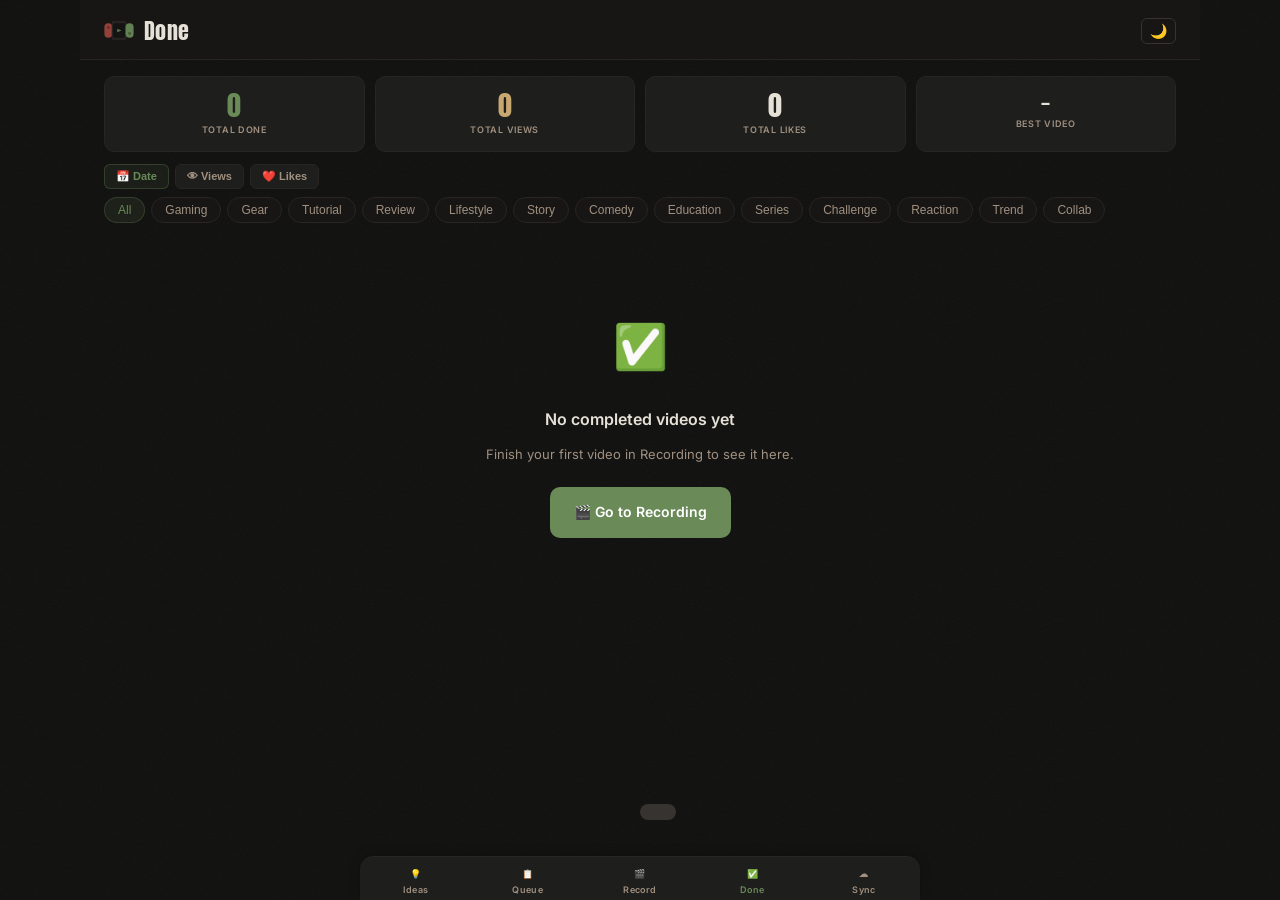
==== done.html @ b2bef40f "Fix PC layout: center content, constrain nav, desktop two-column layout - done.html: fix bottom nav " ====
<!DOCTYPE html>
<html lang="en">
<head>
  <meta charset="UTF-8">
  <meta name="viewport" content="width=device-width, initial-scale=1.0">
  <title>SwitchVault — Done</title>
  <link rel="preconnect" href="https://fonts.googleapis.com">
  <link rel="preconnect" href="https://fonts.gstatic.com" crossorigin>
  <link href="https://fonts.googleapis.com/css2?family=Anton&family=Inter:wght@400;500;600&display=swap" rel="stylesheet">
  <link rel="preload" href="data.js" as="script">
  <link rel="manifest" href="manifest.json">
  <link rel="icon" type="image/svg+xml" href="data:image/svg+xml,%3Csvg xmlns='http://www.w3.org/2000/svg' viewBox='0 0 192 192'%3E%3Crect width='192' height='192' rx='32' fill='%23111110'/%3E%3Crect x='10' y='46' width='42' height='100' rx='21' fill='%23A0453F'/%3E%3Ccircle cx='31' cy='68' r='10' fill='rgba(0,0,0,.3)'/%3E%3Crect x='50' y='20' width='92' height='152' rx='10' fill='%23282523'/%3E%3Crect x='60' y='32' width='72' height='128' rx='6' fill='%23141412'/%3E%3Cpolygon points='80,84 112,96 80,108' fill='%236A8A58' opacity='.9'/%3E%3Crect x='140' y='46' width='42' height='100' rx='21' fill='%236A8A58'/%3E%3Ccircle cx='161' cy='124' r='10' fill='rgba(0,0,0,.3)'/%3E%3C/svg%3E">
  <meta name="theme-color" content="#111110">
  <meta name="apple-mobile-web-app-capable" content="yes">
  <meta name="apple-mobile-web-app-status-bar-style" content="black-translucent">
  <style>
    :root {
      --bg:#111110; --s1:#171614; --s2:#1e1e1c; --s3:#262422;
      --b0:#1c1b19; --b1:#282523; --b2:#363330; --b3:#484440;
      --acc:#A0453F; --acc2:#7C2F2F; --gold:#C8A870; --gold2:#E6E1D6;
      --teal:#6A8A58; --blue:#7A9878; --pur:#A0453F;
      --txt:#E6E1D6; --txt2:#A09080; --mut:#605850; --mut2:#3A3530;
      --hi:#D8C8B2; --r:6px;
    }
    *, *::before, *::after { box-sizing: border-box; margin: 0; padding: 0; }
    html { scroll-behavior: smooth; overflow-x: hidden; }
    body {
      background: var(--bg); color: var(--txt);
      font-family: 'Inter', sans-serif; font-size: 14px;
      line-height: 1.5; min-height: 100vh;
      overflow-x: hidden; max-width: 100%;
      padding-bottom: 80px;
    }
    body::before {
      content: ''; position: fixed; inset: 0; opacity: .035;
      pointer-events: none; z-index: 0;
      background: url("data:image/svg+xml,%3Csvg xmlns='http://www.w3.org/2000/svg'%3E%3Cfilter id='n'%3E%3CfeTurbulence type='fractalNoise' baseFrequency='.8' numOctaves='4' stitchTiles='stitch'/%3E%3C/filter%3E%3Crect width='100%25' height='100%25' filter='url(%23n)'/%3E%3C/svg%3E");
    }

    /* ── HEADER ── */
    .d-header {
      position: sticky; top: 0; z-index: 100;
      background: var(--s1); border-bottom: 1px solid var(--b1);
      padding: 14px clamp(12px,3vw,24px) 12px;
      display: flex; align-items: center; gap: 10px;
    }
    .app-logo { flex-shrink: 0; opacity: .92; display: flex; align-items: center; }
    .d-heading {
      font-family: 'Anton', sans-serif; font-size: 22px;
      font-weight: 400; color: var(--txt); letter-spacing: .02em; flex: 1;
    }
    .d-theme-toggle {
      background: none; border: 1px solid var(--b2); border-radius: 6px;
      color: var(--txt2); cursor: pointer; font-size: 14px; padding: 4px 8px;
      transition: all .15s; flex-shrink: 0;
    }
    .d-theme-toggle:hover { background: var(--s3); color: var(--txt); }

    /* ── HERO STATS ── */
    .hero-stats {
      display: grid; grid-template-columns: repeat(2, 1fr);
      gap: 10px; padding: 16px clamp(12px,3vw,24px) 0;
      position: relative; z-index: 1;
    }
    @media (min-width: 480px) { .hero-stats { grid-template-columns: repeat(4, 1fr); } }
    .hstat {
      background: var(--s2); border: 1px solid var(--b1);
      border-radius: 10px; padding: 14px 16px;
      text-align: center;
      transition: background .15s, border-color .15s, transform .12s;
    }
    .hstat:hover { transform: translateY(-1px); }
    .hstat-n {
      font-family: 'Anton', sans-serif; font-size: 28px; font-weight: 400;
      color: var(--txt); line-height: 1; margin-bottom: 4px;
      overflow: hidden; text-overflow: ellipsis; white-space: nowrap;
    }
    .hstat-n.green { color: var(--teal); }
    .hstat-n.gold  { color: var(--gold); }
    .hstat-n.red   { color: var(--acc); }
    .hstat-l { font-size: 9px; text-transform: uppercase; letter-spacing: .08em; color: var(--txt2); font-weight: 600; }

    /* ── SORT + FILTER BAR ── */
    .d-controls {
      padding: 12px clamp(12px,3vw,24px) 0;
      display: flex; flex-direction: column; gap: 8px;
      position: relative; z-index: 1;
    }
    .d-sort-bar {
      display: flex; gap: 6px; overflow-x: auto; scrollbar-width: none;
    }
    .d-sort-bar::-webkit-scrollbar { display: none; }
    .sort-btn {
      background: var(--s2); border: 1px solid var(--b1);
      border-radius: 6px; color: var(--txt2); cursor: pointer;
      font-size: 11px; font-weight: 600; padding: 5px 11px;
      white-space: nowrap; transition: all .15s; flex-shrink: 0;
    }
    .sort-btn:hover { background: var(--s3); color: var(--txt); }
    .sort-btn.on { background:rgba(106,138,88,.1); border-color:rgba(106,138,88,.3); color:var(--teal); }

    .d-cats-row {
      display: flex; gap: 6px; overflow-x: auto; scrollbar-width: none; padding-bottom: 2px;
    }
    .d-cats-row::-webkit-scrollbar { display: none; }
    .chip {
      background: var(--s1); border: 1px solid var(--b1);
      border-radius: 20px; color: var(--txt2); cursor: pointer;
      font-size: 12px; font-weight: 500; padding: 5px 13px;
      white-space: nowrap; transition: all .15s; flex-shrink: 0;
    }
    .chip:hover { background: var(--s3); border-color: var(--b2); }
    .chip.on { background:rgba(106,138,88,.12); border-color:rgba(106,138,88,.28); color:var(--teal); }

    /* ── BODY ── */
    .d-body {
      padding: 16px clamp(12px,3vw,24px) 24px;
      max-width: 720px;
      margin: 0 auto;
      position: relative; z-index: 1;
    }

    /* Cards */
    .d-card {
      background: var(--s2); border: 1px solid var(--b1);
      border-radius: 10px; margin-bottom: 12px;
      display: flex; overflow: hidden;
      transition: background .12s, border-color .15s, transform .12s;
    }
    .d-card:hover { background: var(--s3); box-shadow: 0 4px 16px rgba(0,0,0,.15); }
    .d-card-edge { width: 4px; flex-shrink: 0; background: var(--teal); }
    .d-card-main { flex: 1; padding: 14px 16px; min-width: 0; }
    .d-card-title {
      font-size: 14px; font-weight: 600; color: var(--txt);
      margin-bottom: 7px; line-height: 1.35;
    }
    .d-card-tags { display: flex; gap: 5px; flex-wrap: wrap; margin-bottom: 9px; }
    .d-card-date {
      font-size: 10px; color: var(--txt2); margin-bottom: 9px; font-weight: 500;
    }
    .d-card-meta { display: flex; gap: 6px; align-items: center; margin-bottom: 9px; flex-wrap: wrap; }
    .d-dur-badge {
      font-size: 9px; font-weight: 700; letter-spacing: .05em;
      text-transform: uppercase; border-radius: 4px; padding: 2px 6px; border: 1px solid;
    }
    .d-dur-badge.quick  { color:var(--teal); background:rgba(106,138,88,.1);  border-color:rgba(106,138,88,.25); }
    .d-dur-badge.medium { color:var(--gold); background:rgba(200,168,112,.1); border-color:rgba(200,168,112,.25); }
    .d-dur-badge.full   { color:var(--acc);  background:rgba(160,69,63,.08);  border-color:rgba(160,69,63,.2); }
    .d-sched-badge {
      font-size: 9px; font-weight: 700; letter-spacing: .04em;
      text-transform: uppercase; color: var(--txt2);
      background: var(--s1); border: 1px solid var(--b2);
      border-radius: 4px; padding: 2px 6px;
    }

    /* Stats entry */
    .vstats-grid { display:grid; grid-template-columns:1fr 1fr; gap:6px; margin-top:10px; }
    .vstats-field { display:flex; flex-direction:column; gap:3px; }
    .vstats-label { font-size:9px; font-weight:700; text-transform:uppercase; letter-spacing:.06em; color:var(--txt2); }
    .vstats-input {
      width:100%; background:var(--s1); border:1px solid var(--b1);
      border-radius:4px; color:var(--txt); font-family:'Inter',sans-serif;
      font-size:13px; padding:5px 8px; outline:none;
      transition:border-color .15s;
    }
    .vstats-input:focus { border-color:var(--teal); }
    .vstats-total-row {
      grid-column:1/-1; font-size:10px; color:var(--txt2);
      padding-top:4px; border-top:1px solid var(--b1); margin-top:2px;
    }

    .d-card-actions { display: flex; gap: 6px; flex-wrap: wrap; margin-top: 12px; }
    .d-btn {
      background: var(--s1); border: 1px solid var(--b2); border-radius: 6px;
      color: var(--txt2); cursor: pointer; font-size: 11px; font-weight: 600;
      padding: 6px 13px; white-space: nowrap; transition: all .15s; letter-spacing: .02em;
    }
    .d-btn:hover { background: var(--s3); color: var(--txt); }

    /* Tag pills */
    .tag { font-size: 8px; font-weight: 700; letter-spacing: .06em; text-transform: uppercase; padding: 2px 6px; border-radius: 3px; }
    .tgaming    { color:#80BC78; background:rgba(112,170,104,.09);  border:1px solid rgba(112,170,104,.18); }
    .tgear      { color:#D87068; background:rgba(200,96,88,.09);    border:1px solid rgba(200,96,88,.18); }
    .ttutorial  { color:#8AB888; background:rgba(106,150,96,.09);   border:1px solid rgba(106,150,96,.17); }
    .treview    { color:#D8B870; background:rgba(200,168,96,.08);   border:1px solid rgba(200,168,96,.16); }
    .tlifestyle { color:#C8A880; background:rgba(190,160,112,.08);  border:1px solid rgba(190,160,112,.16); }
    .tstory     { color:#C87868; background:rgba(184,112,96,.09);   border:1px solid rgba(184,112,96,.17); }
    .teducation { color:#B0C870; background:rgba(160,184,96,.08);   border:1px solid rgba(160,184,96,.15); }
    .tchallenge { color:#D87070; background:rgba(200,96,96,.09);    border:1px solid rgba(200,96,96,.17); }
    .treaction  { color:#96A890; background:rgba(138,152,136,.08);  border:1px solid rgba(138,152,136,.16); }
    .ttrend     { color:#C89868; background:rgba(190,144,96,.08);   border:1px solid rgba(190,144,96,.16); }
    .tcomedy    { color:#D8C8A0; background:rgba(200,184,144,.08);  border:1px solid rgba(200,184,144,.16); }
    .tcollab    { color:#C89080; background:rgba(184,136,120,.09);  border:1px solid rgba(184,136,120,.17); }
    .tseries    { color:#8AA888; background:rgba(120,160,128,.08);  border:1px solid rgba(120,160,128,.16); }

    /* Empty state */
    .d-empty {
      text-align: center; color: var(--txt2); font-size: 13px;
      padding: 64px 24px; line-height: 1.9; position: relative; z-index: 1;
    }
    .d-empty-ico { font-size: 44px; margin-bottom: 16px; }
    .d-empty-title { font-size: 16px; font-weight: 600; color: var(--txt); margin-bottom: 8px; }
    .d-empty-cta {
      display: inline-flex; align-items: center; gap: 6px;
      margin-top: 20px; background: var(--teal); border: none; border-radius: 10px;
      color: #fff; font-family: 'Inter', sans-serif; font-size: 14px; font-weight: 600;
      padding: 12px 24px; cursor: pointer; text-decoration: none;
      transition: opacity .15s;
    }
    .d-empty-cta:hover { opacity: .85; }

    /* ── BOTTOM NAV ── */
    .bottom-nav {
      display: flex; position: fixed; bottom: 0; left: 50%; right: auto; z-index: 150;
      background: var(--s2); border-top: 1px solid var(--b1);
      padding: 6px 0 env(safe-area-inset-bottom, 6px);
      justify-content: space-around; align-items: center;
      max-width: 560px; width: 100%;
      transform: translateX(-50%);
      border-radius: 14px 14px 0 0;
      box-shadow: 0 -2px 12px rgba(0,0,0,.2);
    }
    @media (max-width: 640px) {
      .bottom-nav {
        max-width: 100%;
        left: 0;
        right: 0;
        transform: none;
        border-radius: 0;
        box-shadow: none;
      }
    }
    .bnav-btn {
      background: none; border: none; color: var(--txt2); cursor: pointer;
      display: flex; flex-direction: column; align-items: center; gap: 2px;
      padding: 4px 8px; font-size: 18px; transition: color .15s; min-width: 48px;
      text-decoration: none;
    }
    .bnav-btn span { font-size: 9px; font-weight: 600; letter-spacing: .04em; display: block; }
    .bnav-btn.active { color: var(--teal); }

    /* ── TOAST ── */
    .toast {
      position: fixed; bottom: 80px; left: 50%; transform: translateX(-50%);
      background: var(--b2); color: var(--txt); border-radius: 20px;
      padding: 8px 18px; font-size: 13px; font-weight: 500;
      pointer-events: none; opacity: 0; transition: opacity .2s;
      white-space: nowrap; z-index: 500;
    }
    .toast.show { opacity: 1; }

    /* ── LIGHT MODE ── */
    html.light {
      --bg:#F4F1EC; --s1:#FFFDF9; --s2:#F0EDE6; --s3:#E8E4DC;
      --b0:#E0DCD2; --b1:#D4CEC4; --b2:#C0BAB0; --b3:#A8A298;
      --txt:#2A2520; --txt2:#706860; --mut:#A09080; --mut2:#D4CEC4; --hi:#3A3028;
    }
    html.light body::before { opacity: .02; }
    html.light .vstats-input { background: var(--s2); }

    /* ── FADE IN ── */
    @keyframes fadeIn { from { opacity:0; transform:translateY(8px); } to { opacity:1; transform:translateY(0); } }
    .hero-stats, .d-controls, .d-body, .toast { animation: fadeIn .25s ease both; }
    .hero-stats { animation-delay: .05s; }
    .d-controls { animation-delay: .08s; }
    .d-body { animation-delay: .1s; }

    /* ── MOBILE ── */
    @media (max-width: 640px) {
      .d-header { padding: 10px 12px; }
      .d-heading { font-size: 17px; }
      .app-logo { display: none; }
      .d-body { padding: 12px 12px 24px; }
      .d-btn { padding: 9px 14px; font-size: 12px; min-height: 38px; }
      .d-card-main { padding: 12px 14px; }
      .d-card-title { font-size: 13px; }
    }

    @media (min-width: 768px) {
      .d-sort-bar, .d-cats-row {
        overflow-x: visible;
        flex-wrap: wrap;
      }
    }

    @media (min-width: 900px) {
      .d-body { max-width: 1120px; padding-bottom: 80px; }
      .d-header { max-width: 1120px; margin: 0 auto; }
      .d-controls { max-width: 1120px; margin-left: auto; margin-right: auto; }
      .hero-stats { max-width: 1120px; margin-left: auto; margin-right: auto; }
      #d-body {
        display: grid;
        grid-template-columns: 1fr 1fr;
        gap: 12px;
        align-items: start;
      }
      #d-body .d-card { margin-bottom: 0; }
      .d-empty { grid-column: 1 / -1; }
    }
  </style>
</head>
<body>

  <!-- Header -->
  <div class="d-header">
    <div class="app-logo" title="SwitchVault">
      <svg viewBox="0 0 40 26" width="30" height="19" fill="none" xmlns="http://www.w3.org/2000/svg">
        <rect x="0" y="3" width="11" height="20" rx="5.5" fill="#A0453F"/>
        <circle cx="5.5" cy="9" r="2" fill="rgba(0,0,0,.3)"/>
        <rect x="10" y="0" width="20" height="26" rx="2" fill="#282523"/>
        <rect x="12" y="3" width="16" height="20" rx="1.5" fill="#141412"/>
        <polygon points="17.5,10.5 23.5,13 17.5,15.5" fill="#6A8A58" opacity=".9"/>
        <rect x="29" y="3" width="11" height="20" rx="5.5" fill="#6A8A58"/>
        <circle cx="34.5" cy="17" r="2" fill="rgba(0,0,0,.3)"/>
      </svg>
    </div>
    <h2 class="d-heading">Done</h2>
    <button class="d-theme-toggle" id="d-theme-toggle" title="Toggle light/dark">🌙</button>
  </div>

  <!-- Hero stats -->
  <div class="hero-stats">
    <div class="hstat">
      <div class="hstat-n green" id="hs-done">0</div>
      <div class="hstat-l">Total Done</div>
    </div>
    <div class="hstat">
      <div class="hstat-n gold" id="hs-views">0</div>
      <div class="hstat-l">Total Views</div>
    </div>
    <div class="hstat">
      <div class="hstat-n" id="hs-likes">0</div>
      <div class="hstat-l">Total Likes</div>
    </div>
    <div class="hstat">
      <div class="hstat-n" id="hs-best" style="font-size:16px;line-height:1.4">—</div>
      <div class="hstat-l">Best Video</div>
    </div>
  </div>

  <!-- Controls -->
  <div class="d-controls">
    <div class="d-sort-bar">
      <button class="sort-btn on" data-dsort="date">📅 Date</button>
      <button class="sort-btn" data-dsort="views">👁 Views</button>
      <button class="sort-btn" data-dsort="likes">❤️ Likes</button>
    </div>
    <div class="d-cats-row" id="d-cats">
      <button class="chip on" data-dc="all">All</button>
      <button class="chip" data-dc="gaming">Gaming</button>
      <button class="chip" data-dc="gear">Gear</button>
      <button class="chip" data-dc="tutorial">Tutorial</button>
      <button class="chip" data-dc="review">Review</button>
      <button class="chip" data-dc="lifestyle">Lifestyle</button>
      <button class="chip" data-dc="story">Story</button>
      <button class="chip" data-dc="comedy">Comedy</button>
      <button class="chip" data-dc="education">Education</button>
      <button class="chip" data-dc="series">Series</button>
      <button class="chip" data-dc="challenge">Challenge</button>
      <button class="chip" data-dc="reaction">Reaction</button>
      <button class="chip" data-dc="trend">Trend</button>
      <button class="chip" data-dc="collab">Collab</button>
    </div>
  </div>

  <!-- Done content -->
  <div id="d-body" class="d-body"></div>

  <!-- Toast -->
  <div class="toast" id="toast"></div>

  <!-- Bottom nav -->
  <nav class="bottom-nav">
    <a class="bnav-btn" href="index.html"><span>💡</span><span>Ideas</span></a>
    <a class="bnav-btn" href="queue.html"><span>📋</span><span>Queue</span></a>
    <a class="bnav-btn" href="production.html"><span>🎬</span><span>Record</span></a>
    <a class="bnav-btn active" href="done.html"><span>✅</span><span>Done</span></a>
    <a class="bnav-btn" href="index.html#sync"><span>☁</span><span>Sync</span></a>
  </nav>

  <script src="data.js"></script>
  <script>
    const KEYS = {
      favs:'sv_favs', done:'sv_done', notes:'sv_notes', pris:'sv_pris',
      scheds:'sv_scheds', custom:'sv_custom', durations:'sv_durations',
      rejected:'sv_rejected', producing:'sv_producing', light:'sv_light',
      vstats:'sv_vstats', streakhist:'sv_streakhist',
    };
    const TC = {
      gaming:   {cls:'tgaming',   l:'Gaming'},
      gear:     {cls:'tgear',     l:'Gear'},
      tutorial: {cls:'ttutorial', l:'Tutorial'},
      review:   {cls:'treview',   l:'Review'},
      lifestyle:{cls:'tlifestyle',l:'Lifestyle'},
      story:    {cls:'tstory',    l:'Story'},
      education:{cls:'teducation',l:'Education'},
      challenge:{cls:'tchallenge',l:'Challenge'},
      reaction: {cls:'treaction', l:'Reaction'},
      trend:    {cls:'ttrend',    l:'Trend'},
      comedy:   {cls:'tcomedy',   l:'Comedy'},
      collab:   {cls:'tcollab',   l:'Collab'},
      series:   {cls:'tseries',   l:'Series'},
    };
    const DUR_LABELS = {quick:'⚡ Quick', medium:'⏳ Medium', full:'🎬 Full day'};

    // State
    let favs = new Set(), done = new Set(), producing = new Set(), rejected = new Set();
    let notes = {}, pris = {}, scheds = {}, durations = {}, customIdeas = [];
    let vstats = {}, streakHistory = [];
    let sortMode = 'date', filterCat = 'all';

    function lsGet(k) { try { return localStorage.getItem(k); } catch(e) { return null; } }
    function lsSet(k, v) { try { localStorage.setItem(k, v); } catch(e) {} }

    function getIdea(i) {
      return i < window.ALL_IDEAS.length
        ? window.ALL_IDEAS[i]
        : customIdeas[i - window.ALL_IDEAS.length];
    }

    let _toastTimer;
    function showToast(msg) {
      const el = document.getElementById('toast');
      el.textContent = msg; el.classList.add('show');
      clearTimeout(_toastTimer);
      _toastTimer = setTimeout(() => el.classList.remove('show'), 2200);
    }

    function loadState() {
      try { const v = lsGet(KEYS.favs);       if(v) favs       = new Set(JSON.parse(v)); } catch(e){}
      try { const v = lsGet(KEYS.done);       if(v) done       = new Set(JSON.parse(v)); } catch(e){}
      try { const v = lsGet(KEYS.producing);  if(v) producing  = new Set(JSON.parse(v)); } catch(e){}
      try { const v = lsGet(KEYS.rejected);   if(v) rejected   = new Set(JSON.parse(v)); } catch(e){}
      try { const v = lsGet(KEYS.notes);      if(v) notes      = JSON.parse(v); } catch(e){}
      try { const v = lsGet(KEYS.pris);       if(v) pris       = JSON.parse(v); } catch(e){}
      try { const v = lsGet(KEYS.scheds);     if(v) scheds     = JSON.parse(v); } catch(e){}
      try { const v = lsGet(KEYS.durations);  if(v) durations  = JSON.parse(v); } catch(e){}
      try { const v = lsGet(KEYS.custom);     if(v) customIdeas = JSON.parse(v); } catch(e){}
      try { const v = lsGet(KEYS.vstats);     if(v) vstats     = JSON.parse(v); } catch(e){}
      try { const v = lsGet(KEYS.streakhist); if(v) streakHistory = JSON.parse(v); } catch(e){}
      const lightOn = lsGet(KEYS.light) === '1';
      document.documentElement.classList.toggle('light', lightOn);
    }

    let _saveTimer;
    function saveState() {
      clearTimeout(_saveTimer);
      _saveTimer = setTimeout(_flush, 300);
    }
    function _flush() {
      lsSet(KEYS.done,     JSON.stringify([...done]));
      lsSet(KEYS.producing,JSON.stringify([...producing]));
      lsSet(KEYS.vstats,   JSON.stringify(vstats));
    }
    window.addEventListener('pagehide', () => { clearTimeout(_saveTimer); _flush(); });

    function getVStats(i) {
      if (!vstats[i]) vstats[i] = {views:0, likes:0, comments:0, shares:0, postDate:''};
      return vstats[i];
    }

    function getDoneDate(i) {
      // Look through streakHistory for most recent entry with this id
      const entries = streakHistory.filter(h => h.id === i);
      if (!entries.length) return '';
      const latest = entries[entries.length - 1];
      try {
        return new Date(latest.date + 'T00:00:00').toLocaleDateString('en-US', {month:'long', day:'numeric', year:'numeric'});
      } catch(e) { return latest.date; }
    }

    function updateHeroStats() {
      const doneArr = [...done];
      const totalDone = doneArr.length;

      let totalViews = 0, totalLikes = 0;
      let bestViews = -1, bestTitle = '—';

      doneArr.forEach(i => {
        const s = vstats[i];
        if (s) {
          totalViews += (s.views || 0);
          totalLikes += (s.likes || 0);
          if ((s.views || 0) > bestViews) {
            bestViews = s.views || 0;
            const idea = getIdea(i);
            if (idea) {
              bestTitle = idea.t.length > 14 ? idea.t.slice(0, 12) + '…' : idea.t;
            }
          }
        }
      });

      document.getElementById('hs-done').textContent  = totalDone;
      document.getElementById('hs-views').textContent = totalViews.toLocaleString();
      document.getElementById('hs-likes').textContent = totalLikes.toLocaleString();
      document.getElementById('hs-best').textContent  = bestViews > 0 ? bestTitle : '—';
    }

    function sortDone(arr) {
      if (sortMode === 'views') {
        return [...arr].sort((a, b) => ((vstats[b]?.views || 0) - (vstats[a]?.views || 0)));
      }
      if (sortMode === 'likes') {
        return [...arr].sort((a, b) => ((vstats[b]?.likes || 0) - (vstats[a]?.likes || 0)));
      }
      // date: use streakHistory date, most recent first
      return [...arr].sort((a, b) => {
        const da = streakHistory.filter(h => h.id === a).slice(-1)[0]?.date || '';
        const db = streakHistory.filter(h => h.id === b).slice(-1)[0]?.date || '';
        return db < da ? -1 : db > da ? 1 : 0;
      });
    }

    function render() {
      const body = document.getElementById('d-body');
      updateHeroStats();

      const doneAll = [...done];

      if (!doneAll.length) {
        body.innerHTML = `<div class="d-empty">
          <div class="d-empty-ico">✅</div>
          <div class="d-empty-title">No completed videos yet</div>
          <p>Finish your first video in Recording to see it here.</p>
          <a class="d-empty-cta" href="production.html">🎬 Go to Recording</a>
        </div>`;
        return;
      }

      // Filter + sort
      const filtered = sortDone(doneAll).filter(i => {
        const idea = getIdea(i);
        if (!idea) return false;
        if (filterCat !== 'all' && !idea.tags.includes(filterCat)) return false;
        return true;
      });

      if (!filtered.length) {
        body.innerHTML = `<div class="d-empty">
          <div class="d-empty-ico">🔍</div>
          <div class="d-empty-title">No matches</div>
          Try a different category filter.
        </div>`;
        return;
      }

      let html = '';
      filtered.forEach(i => {
        const idea = getIdea(i);
        if (!idea) return;

        const tags = idea.tags.map(t => {
          const c = TC[t] || {cls:'tgaming', l:t};
          return `<span class="tag ${c.cls}">${c.l}</span>`;
        }).join('');

        const dateStr = getDoneDate(i);
        const dateHtml = dateStr ? `<div class="d-card-date">Done: ${dateStr}</div>` : '';

        const durHtml  = durations[i] ? `<span class="d-dur-badge ${durations[i]}">${DUR_LABELS[durations[i]] || durations[i]}</span>` : '';
        const schedFormatted = scheds[i] ? (() => {
          try { return new Date(scheds[i] + 'T00:00:00').toLocaleDateString('en-US', {month:'short', day:'numeric'}); }
          catch(e) { return scheds[i]; }
        })() : '';
        const schedHtml = scheds[i] ? `<span class="d-sched-badge">Sched: ${schedFormatted}</span>` : '';
        const metaHtml  = (durHtml || schedHtml) ? `<div class="d-card-meta">${durHtml}${schedHtml}</div>` : '';

        const s = getVStats(i);
        const totalEngagement = (s.views || 0) + (s.likes || 0) + (s.comments || 0) + (s.shares || 0);

        html += `<div class="d-card">
          <div class="d-card-edge"></div>
          <div class="d-card-main">
            <div class="d-card-title">${idea.t}</div>
            <div class="d-card-tags">${tags}</div>
            ${dateHtml}${metaHtml}
            <div class="vstats-grid">
              <div class="vstats-field">
                <label class="vstats-label" for="vs-views-${i}">Views</label>
                <input class="vstats-input" id="vs-views-${i}" type="number" min="0" placeholder="0"
                  value="${s.views || ''}" data-idea-id="${i}" data-field="views">
              </div>
              <div class="vstats-field">
                <label class="vstats-label" for="vs-likes-${i}">Likes</label>
                <input class="vstats-input" id="vs-likes-${i}" type="number" min="0" placeholder="0"
                  value="${s.likes || ''}" data-idea-id="${i}" data-field="likes">
              </div>
              <div class="vstats-field">
                <label class="vstats-label" for="vs-comments-${i}">Comments</label>
                <input class="vstats-input" id="vs-comments-${i}" type="number" min="0" placeholder="0"
                  value="${s.comments || ''}" data-idea-id="${i}" data-field="comments">
              </div>
              <div class="vstats-field">
                <label class="vstats-label" for="vs-shares-${i}">Shares</label>
                <input class="vstats-input" id="vs-shares-${i}" type="number" min="0" placeholder="0"
                  value="${s.shares || ''}" data-idea-id="${i}" data-field="shares">
              </div>
              <div class="vstats-field" style="grid-column:1/-1">
                <label class="vstats-label" for="vs-post-${i}">Posted</label>
                <input class="vstats-input" id="vs-post-${i}" type="date"
                  value="${s.postDate || ''}" data-idea-id="${i}" data-field="postDate">
              </div>
              ${totalEngagement > 0 ? `<div class="vstats-total-row">Total engagement: ${totalEngagement.toLocaleString()}</div>` : ''}
            </div>
            <div class="d-card-actions">
              <button class="d-btn" data-undo="${i}">↩ Undo Done</button>
            </div>
          </div>
        </div>`;
      });

      body.innerHTML = html;
    }

    // Stats input handler (event delegation on body)
    document.getElementById('d-body').addEventListener('change', e => {
      const input = e.target.closest('.vstats-input');
      if (!input) return;
      const ideaId = +input.dataset.ideaId;
      const field  = input.dataset.field;
      const s = getVStats(ideaId);
      if (field === 'postDate') {
        s.postDate = input.value;
      } else {
        s[field] = parseInt(input.value, 10) || 0;
      }
      lsSet(KEYS.vstats, JSON.stringify(vstats));
      updateHeroStats();
    });

    // Undo done
    document.getElementById('d-body').addEventListener('click', e => {
      const undoBtn = e.target.closest('[data-undo]');
      if (!undoBtn) return;
      const i = +undoBtn.dataset.undo;
      done.delete(i);
      producing.add(i);
      saveState();
      render();
      showToast('Moved back to Recording');
    });

    // Category chips
    document.getElementById('d-cats').addEventListener('click', e => {
      const btn = e.target.closest('[data-dc]');
      if (!btn) return;
      filterCat = btn.dataset.dc;
      document.querySelectorAll('[data-dc]').forEach(b => b.classList.toggle('on', b.dataset.dc === filterCat));
      render();
    });

    // Sort buttons
    document.querySelectorAll('[data-dsort]').forEach(btn => {
      btn.addEventListener('click', function() {
        sortMode = this.dataset.dsort;
        document.querySelectorAll('[data-dsort]').forEach(b => b.classList.toggle('on', b.dataset.dsort === sortMode));
        render();
      });
    });

    // Theme toggle
    (function() {
      const btn = document.getElementById('d-theme-toggle');
      const lightOn = lsGet(KEYS.light) === '1';
      btn.textContent = lightOn ? '☀' : '🌙';
      btn.addEventListener('click', function() {
        const on = document.documentElement.classList.toggle('light');
        this.textContent = on ? '☀' : '🌙';
        lsSet(KEYS.light, on ? '1' : '0');
      });
    })();

    // Boot
    loadState();
    render();
  </script>
</body>
</html>
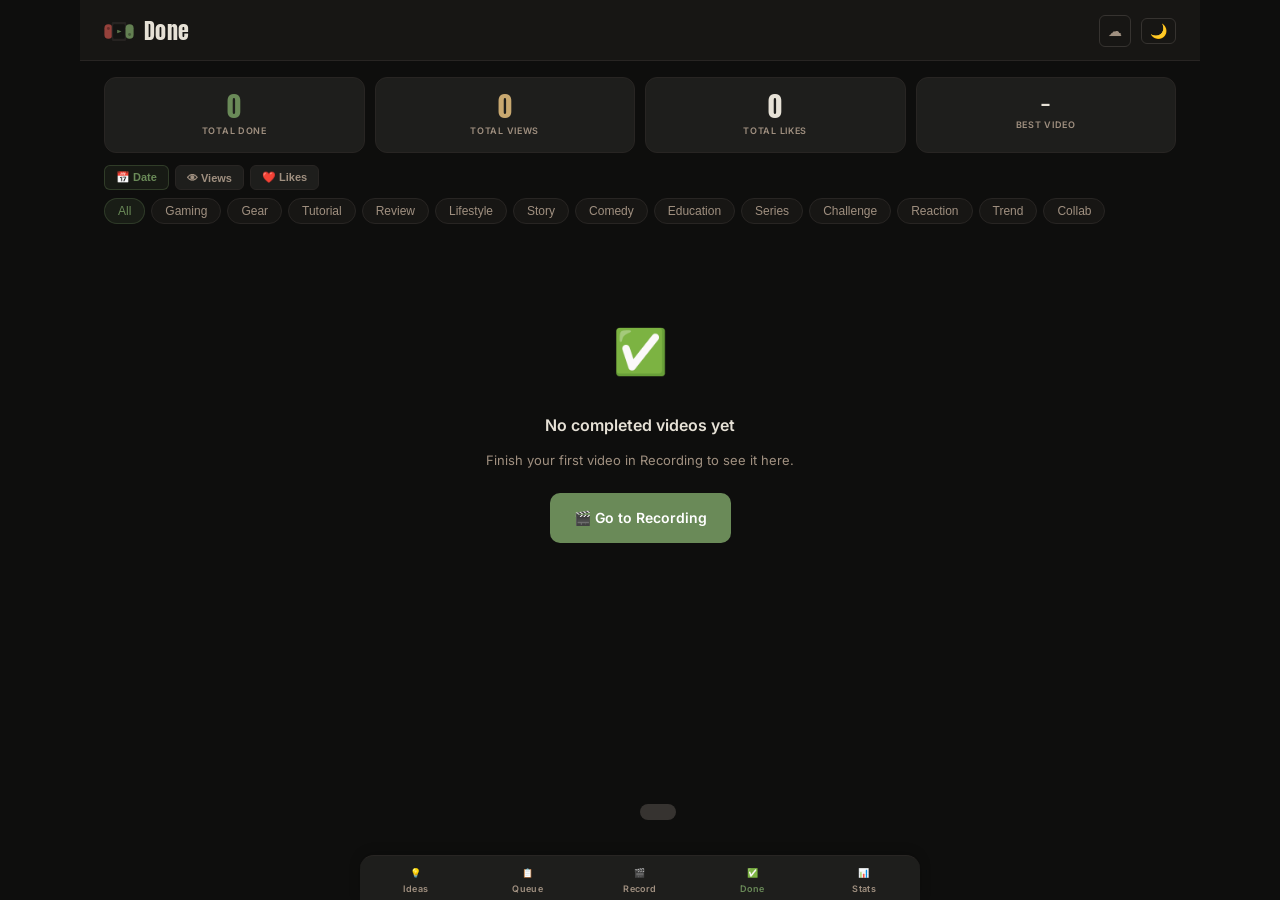
==== commit 73d77a80: "Cleaner minimal redesign across all pages + wire Stats into nav - Apply cohesive minimal design syst" ====
--- a/done.html
+++ b/done.html
@@ -10,29 +10,35 @@
   <link rel="preload" href="data.js" as="script">
   <link rel="manifest" href="manifest.json">
   <link rel="icon" type="image/svg+xml" href="data:image/svg+xml,%3Csvg xmlns='http://www.w3.org/2000/svg' viewBox='0 0 192 192'%3E%3Crect width='192' height='192' rx='32' fill='%23111110'/%3E%3Crect x='10' y='46' width='42' height='100' rx='21' fill='%23A0453F'/%3E%3Ccircle cx='31' cy='68' r='10' fill='rgba(0,0,0,.3)'/%3E%3Crect x='50' y='20' width='92' height='152' rx='10' fill='%23282523'/%3E%3Crect x='60' y='32' width='72' height='128' rx='6' fill='%23141412'/%3E%3Cpolygon points='80,84 112,96 80,108' fill='%236A8A58' opacity='.9'/%3E%3Crect x='140' y='46' width='42' height='100' rx='21' fill='%236A8A58'/%3E%3Ccircle cx='161' cy='124' r='10' fill='rgba(0,0,0,.3)'/%3E%3C/svg%3E">
-  <meta name="theme-color" content="#111110">
+  <meta name="theme-color" content="#0E0E0D">
   <meta name="apple-mobile-web-app-capable" content="yes">
   <meta name="apple-mobile-web-app-status-bar-style" content="black-translucent">
   <style>
     :root {
-      --bg:#111110; --s1:#171614; --s2:#1e1e1c; --s3:#262422;
+      --bg:#0E0E0D; --s1:#171614; --s2:#1e1e1c; --s3:#262422;
       --b0:#1c1b19; --b1:#282523; --b2:#363330; --b3:#484440;
       --acc:#A0453F; --acc2:#7C2F2F; --gold:#C8A870; --gold2:#E6E1D6;
       --teal:#6A8A58; --blue:#7A9878; --pur:#A0453F;
       --txt:#E6E1D6; --txt2:#A09080; --mut:#605850; --mut2:#3A3530;
       --hi:#D8C8B2; --r:6px;
+      --r-lg: 12px;
+      --shadow: 0 6px 24px rgba(0,0,0,.22);
+      --ring: 0 0 0 2px var(--teal);
     }
     *, *::before, *::after { box-sizing: border-box; margin: 0; padding: 0; }
     html { scroll-behavior: smooth; overflow-x: hidden; }
+    :focus-visible { outline: none; box-shadow: var(--ring); }
+    button, a, input, [tabindex] { outline: none; }
     body {
       background: var(--bg); color: var(--txt);
       font-family: 'Inter', sans-serif; font-size: 14px;
-      line-height: 1.5; min-height: 100vh;
+      line-height: 1.55; min-height: 100vh;
       overflow-x: hidden; max-width: 100%;
       padding-bottom: 80px;
+      -webkit-font-smoothing: antialiased; -moz-osx-font-smoothing: grayscale;
     }
     body::before {
-      content: ''; position: fixed; inset: 0; opacity: .035;
+      content: ''; display: none; position: fixed; inset: 0; opacity: .035;
       pointer-events: none; z-index: 0;
       background: url("data:image/svg+xml,%3Csvg xmlns='http://www.w3.org/2000/svg'%3E%3Cfilter id='n'%3E%3CfeTurbulence type='fractalNoise' baseFrequency='.8' numOctaves='4' stitchTiles='stitch'/%3E%3C/filter%3E%3Crect width='100%25' height='100%25' filter='url(%23n)'/%3E%3C/svg%3E");
     }
@@ -56,6 +62,14 @@
     }
     .d-theme-toggle:hover { background: var(--s3); color: var(--txt); }
 
+    .hdr-icon-btn {
+      background: none; border: 1px solid var(--b2); border-radius: 6px;
+      color: var(--txt2); cursor: pointer; font-size: 14px; padding: 4px 8px;
+      transition: all .15s; flex-shrink: 0; text-decoration: none;
+      display: inline-flex; align-items: center;
+    }
+    .hdr-icon-btn:hover { background: var(--s3); color: var(--txt); }
+
     /* ── HERO STATS ── */
     .hero-stats {
       display: grid; grid-template-columns: repeat(2, 1fr);
@@ -65,11 +79,11 @@
     @media (min-width: 480px) { .hero-stats { grid-template-columns: repeat(4, 1fr); } }
     .hstat {
       background: var(--s2); border: 1px solid var(--b1);
-      border-radius: 10px; padding: 14px 16px;
+      border-radius: var(--r-lg); padding: 14px 16px;
       text-align: center;
-      transition: background .15s, border-color .15s, transform .12s;
-    }
-    .hstat:hover { transform: translateY(-1px); }
+      transition: background .12s, border-color .15s, box-shadow .15s;
+    }
+    .hstat:hover { background: var(--s3); border-color: var(--b2); box-shadow: var(--shadow); }
     .hstat-n {
       font-family: 'Anton', sans-serif; font-size: 28px; font-weight: 400;
       color: var(--txt); line-height: 1; margin-bottom: 4px;
@@ -98,6 +112,7 @@
     }
     .sort-btn:hover { background: var(--s3); color: var(--txt); }
     .sort-btn.on { background:rgba(106,138,88,.1); border-color:rgba(106,138,88,.3); color:var(--teal); }
+    .sort-btn:active { filter: brightness(.93); }
 
     .d-cats-row {
       display: flex; gap: 6px; overflow-x: auto; scrollbar-width: none; padding-bottom: 2px;
@@ -111,10 +126,11 @@
     }
     .chip:hover { background: var(--s3); border-color: var(--b2); }
     .chip.on { background:rgba(106,138,88,.12); border-color:rgba(106,138,88,.28); color:var(--teal); }
+    .chip:active { filter: brightness(.93); }
 
     /* ── BODY ── */
     .d-body {
-      padding: 16px clamp(12px,3vw,24px) 24px;
+      padding: 20px clamp(12px,3vw,24px) 24px;
       max-width: 720px;
       margin: 0 auto;
       position: relative; z-index: 1;
@@ -123,11 +139,11 @@
     /* Cards */
     .d-card {
       background: var(--s2); border: 1px solid var(--b1);
-      border-radius: 10px; margin-bottom: 12px;
+      border-radius: var(--r-lg); margin-bottom: 14px;
       display: flex; overflow: hidden;
-      transition: background .12s, border-color .15s, transform .12s;
-    }
-    .d-card:hover { background: var(--s3); box-shadow: 0 4px 16px rgba(0,0,0,.15); }
+      transition: background .12s, border-color .15s, box-shadow .15s;
+    }
+    .d-card:hover { background: var(--s3); border-color: var(--b2); box-shadow: var(--shadow); }
     .d-card-edge { width: 4px; flex-shrink: 0; background: var(--teal); }
     .d-card-main { flex: 1; padding: 14px 16px; min-width: 0; }
     .d-card-title {
@@ -176,6 +192,7 @@
       padding: 6px 13px; white-space: nowrap; transition: all .15s; letter-spacing: .02em;
     }
     .d-btn:hover { background: var(--s3); color: var(--txt); }
+    .d-btn:active { filter: brightness(.93); }
 
     /* Tag pills */
     .tag { font-size: 8px; font-weight: 700; letter-spacing: .06em; text-transform: uppercase; padding: 2px 6px; border-radius: 3px; }
@@ -251,11 +268,11 @@
 
     /* ── LIGHT MODE ── */
     html.light {
-      --bg:#F4F1EC; --s1:#FFFDF9; --s2:#F0EDE6; --s3:#E8E4DC;
+      --bg:#F6F3EE; --s1:#FFFDF9; --s2:#F0EDE6; --s3:#E8E4DC;
       --b0:#E0DCD2; --b1:#D4CEC4; --b2:#C0BAB0; --b3:#A8A298;
       --txt:#2A2520; --txt2:#706860; --mut:#A09080; --mut2:#D4CEC4; --hi:#3A3028;
-    }
-    html.light body::before { opacity: .02; }
+      --shadow: 0 6px 24px rgba(60,50,40,.08);
+    }
     html.light .vstats-input { background: var(--s2); }
 
     /* ── FADE IN ── */
@@ -296,6 +313,10 @@
       }
       #d-body .d-card { margin-bottom: 0; }
       .d-empty { grid-column: 1 / -1; }
+    }
+
+    @media (prefers-reduced-motion: reduce) {
+      *, *::before, *::after { animation-duration: .001ms !important; transition-duration: .001ms !important; scroll-behavior: auto !important; }
     }
   </style>
 </head>
@@ -315,6 +336,7 @@
       </svg>
     </div>
     <h2 class="d-heading">Done</h2>
+    <a class="hdr-icon-btn" href="index.html#sync" title="Cloud sync" aria-label="Cloud sync">☁</a>
     <button class="d-theme-toggle" id="d-theme-toggle" title="Toggle light/dark">🌙</button>
   </div>
 
@@ -375,7 +397,7 @@
     <a class="bnav-btn" href="queue.html"><span>📋</span><span>Queue</span></a>
     <a class="bnav-btn" href="production.html"><span>🎬</span><span>Record</span></a>
     <a class="bnav-btn active" href="done.html"><span>✅</span><span>Done</span></a>
-    <a class="bnav-btn" href="index.html#sync"><span>☁</span><span>Sync</span></a>
+    <a class="bnav-btn" href="stats.html"><span>📊</span><span>Stats</span></a>
   </nav>
 
   <script src="data.js"></script>
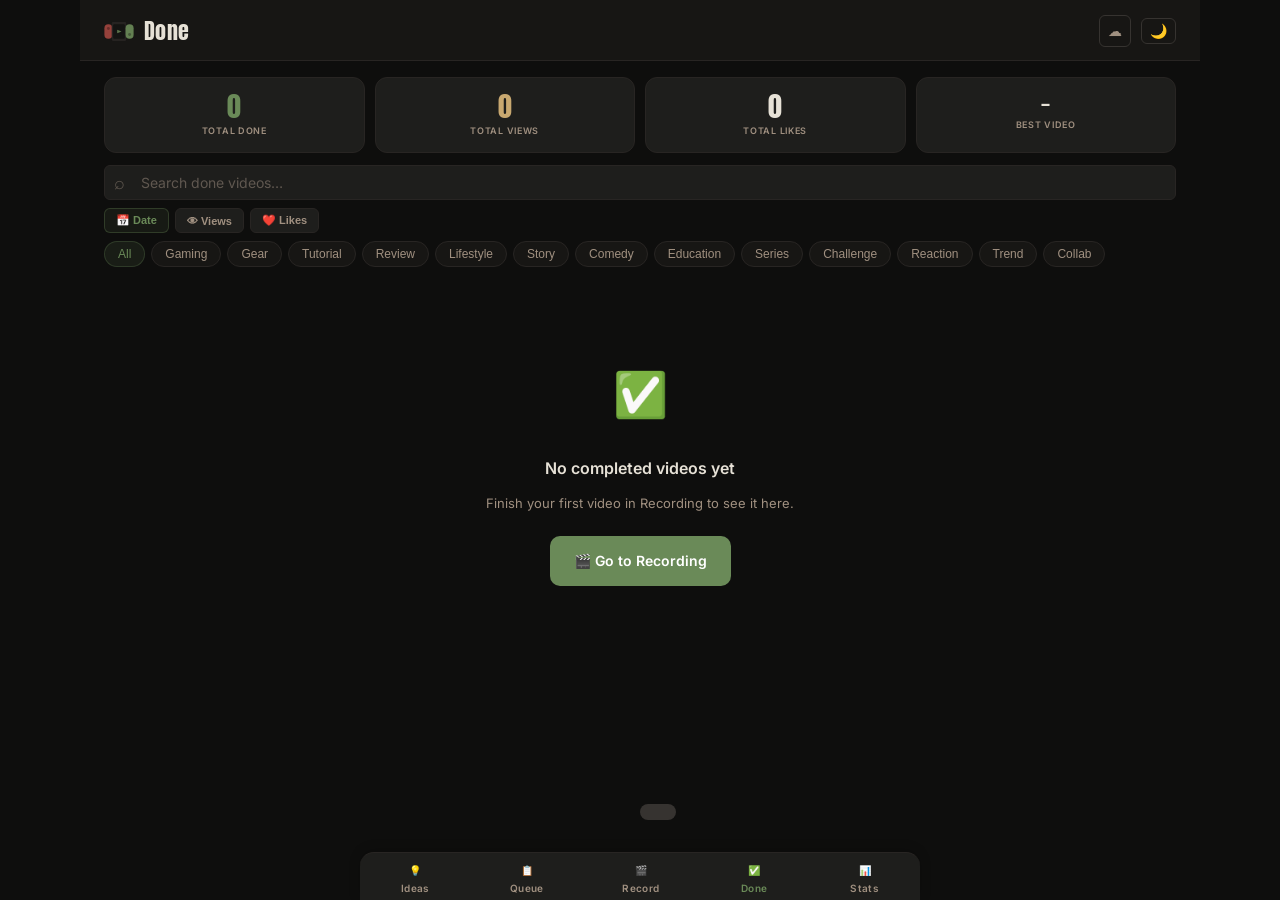
==== commit 25c76949: "UX improvements: inline queue editing, Done search, live stats, top videos - Queue: inline ✏ Edit pa" ====
--- a/done.html
+++ b/done.html
@@ -94,6 +94,29 @@
     .hstat-n.red   { color: var(--acc); }
     .hstat-l { font-size: 9px; text-transform: uppercase; letter-spacing: .08em; color: var(--txt2); font-weight: 600; }
 
+    /* ── SEARCH ── */
+    .sbox {
+      width: 100%; position: relative; display: flex; align-items: center;
+    }
+    .sbox-ico {
+      position: absolute; left: 10px; font-size: 18px;
+      color: var(--mut); pointer-events: none; line-height: 1;
+    }
+    .sbox input {
+      width: 100%; background: var(--s2); border: 1px solid var(--b1);
+      border-radius: var(--r); color: var(--txt);
+      font-family: 'Inter', sans-serif; font-size: 14px;
+      padding: 8px 32px 8px 36px; outline: none; transition: border-color .15s;
+    }
+    .sbox input::placeholder { color: var(--mut); }
+    .sbox input:focus { border-color: var(--teal); box-shadow: 0 0 0 3px rgba(106,138,88,.1); }
+    .sbox-clear {
+      position: absolute; right: 8px; background: none; border: none;
+      color: var(--mut); cursor: pointer; font-size: 12px; padding: 4px;
+      display: none;
+    }
+    .sbox-clear:hover { color: var(--txt); }
+
     /* ── SORT + FILTER BAR ── */
     .d-controls {
       padding: 12px clamp(12px,3vw,24px) 0;
@@ -253,7 +276,7 @@
       padding: 4px 8px; font-size: 18px; transition: color .15s; min-width: 48px;
       text-decoration: none;
     }
-    .bnav-btn span { font-size: 9px; font-weight: 600; letter-spacing: .04em; display: block; }
+    .bnav-btn span { font-size: 10px; font-weight: 600; letter-spacing: .04em; display: block; }
     .bnav-btn.active { color: var(--teal); }
 
     /* ── TOAST ── */
@@ -362,6 +385,11 @@
 
   <!-- Controls -->
   <div class="d-controls">
+    <div class="sbox">
+      <span class="sbox-ico">⌕</span>
+      <input id="d-search" type="text" placeholder="Search done videos…" autocomplete="off" spellcheck="false"/>
+      <button class="sbox-clear" id="d-clear">✕</button>
+    </div>
     <div class="d-sort-bar">
       <button class="sort-btn on" data-dsort="date">📅 Date</button>
       <button class="sort-btn" data-dsort="views">👁 Views</button>
@@ -429,7 +457,7 @@
     let favs = new Set(), done = new Set(), producing = new Set(), rejected = new Set();
     let notes = {}, pris = {}, scheds = {}, durations = {}, customIdeas = [];
     let vstats = {}, streakHistory = [];
-    let sortMode = 'date', filterCat = 'all';
+    let sortMode = 'date', filterCat = 'all', searchQ = '';
 
     function lsGet(k) { try { return localStorage.getItem(k); } catch(e) { return null; } }
     function lsSet(k, v) { try { localStorage.setItem(k, v); } catch(e) {} }
@@ -555,6 +583,7 @@
         const idea = getIdea(i);
         if (!idea) return false;
         if (filterCat !== 'all' && !idea.tags.includes(filterCat)) return false;
+        if (searchQ && !idea.t.toLowerCase().includes(searchQ)) return false;
         return true;
       });
 
@@ -562,7 +591,7 @@
         body.innerHTML = `<div class="d-empty">
           <div class="d-empty-ico">🔍</div>
           <div class="d-empty-title">No matches</div>
-          Try a different category filter.
+          Try a different search or category filter.
         </div>`;
         return;
       }
@@ -649,6 +678,25 @@
       }
       lsSet(KEYS.vstats, JSON.stringify(vstats));
       updateHeroStats();
+      // Update the inline total engagement row immediately
+      const card = input.closest('.d-card');
+      if (card) {
+        const total = (s.views||0) + (s.likes||0) + (s.comments||0) + (s.shares||0);
+        let totalRow = card.querySelector('.vstats-total-row');
+        if (totalRow) {
+          if (total > 0) totalRow.textContent = 'Total engagement: ' + total.toLocaleString();
+          else totalRow.remove();
+        } else if (total > 0) {
+          const grid = card.querySelector('.vstats-grid');
+          if (grid) {
+            totalRow = document.createElement('div');
+            totalRow.className = 'vstats-total-row';
+            totalRow.style.gridColumn = '1/-1';
+            totalRow.textContent = 'Total engagement: ' + total.toLocaleString();
+            grid.appendChild(totalRow);
+          }
+        }
+      }
     });
 
     // Undo done
@@ -663,6 +711,18 @@
       showToast('Moved back to Recording');
     });
 
+    // Search
+    const dSearchEl = document.getElementById('d-search');
+    const dClearEl  = document.getElementById('d-clear');
+    dSearchEl.addEventListener('input', () => {
+      searchQ = dSearchEl.value.trim().toLowerCase();
+      dClearEl.style.display = searchQ ? '' : 'none';
+      render();
+    });
+    dClearEl.addEventListener('click', () => {
+      searchQ = ''; dSearchEl.value = ''; dClearEl.style.display = 'none'; render();
+    });
+
     // Category chips
     document.getElementById('d-cats').addEventListener('click', e => {
       const btn = e.target.closest('[data-dc]');
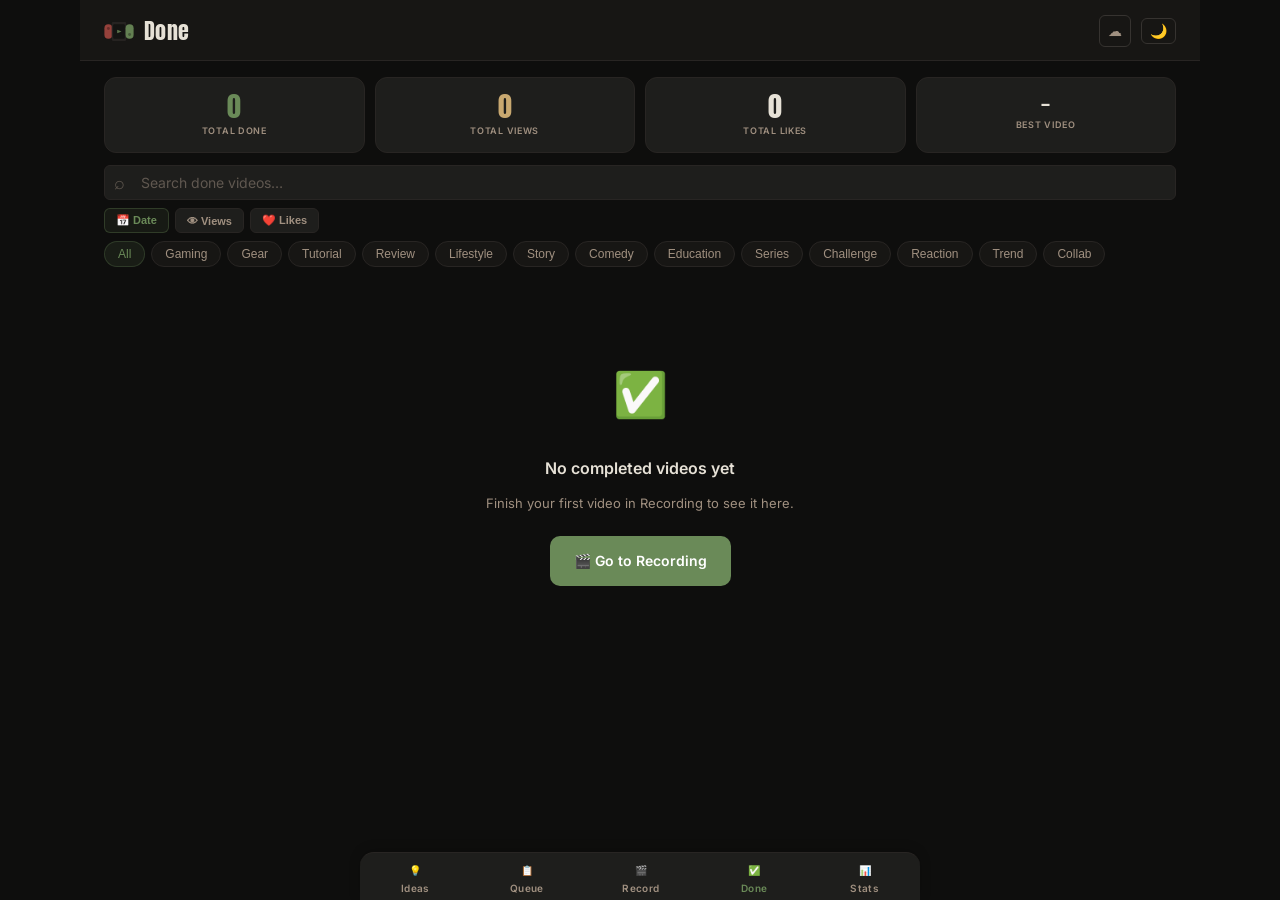
==== commit 6c0d1c09: "Apply all handwritten fixes: inbox flow, title editing, remove copy btn, remove achievements, fix to" ====
--- a/done.html
+++ b/done.html
@@ -159,6 +159,18 @@
       position: relative; z-index: 1;
     }
 
+    /* Month dividers */
+    .d-month-header {
+      display: flex; align-items: center; justify-content: space-between;
+      font-family: 'Anton', sans-serif; font-size: 12px; letter-spacing: .08em;
+      text-transform: uppercase; color: var(--txt2);
+      border-bottom: 1px solid var(--b1);
+      padding-bottom: 6px; margin: 20px 0 12px;
+    }
+    .d-month-header:first-child { margin-top: 0; }
+    .d-month-count { font-family: 'Inter', sans-serif; font-size: 11px; font-weight: 600;
+      color: var(--mut); letter-spacing: 0; }
+
     /* Cards */
     .d-card {
       background: var(--s2); border: 1px solid var(--b1);
@@ -284,10 +296,11 @@
       position: fixed; bottom: 80px; left: 50%; transform: translateX(-50%);
       background: var(--b2); color: var(--txt); border-radius: 20px;
       padding: 8px 18px; font-size: 13px; font-weight: 500;
-      pointer-events: none; opacity: 0; transition: opacity .2s;
+      pointer-events: none; opacity: 0; visibility: hidden;
+      transition: opacity .2s, visibility .2s;
       white-space: nowrap; z-index: 500;
     }
-    .toast.show { opacity: 1; }
+    .toast.show { opacity: 1; visibility: visible; }
 
     /* ── LIGHT MODE ── */
     html.light {
@@ -519,6 +532,12 @@
       } catch(e) { return latest.date; }
     }
 
+    function getDoneDateISO(i) {
+      const entries = streakHistory.filter(h => h.id === i);
+      if (entries.length) return entries[entries.length - 1].date;
+      return vstats[i]?.postDate || null;
+    }
+
     function updateHeroStats() {
       const doneArr = [...done];
       const totalDone = doneArr.length;
@@ -596,19 +615,30 @@
         return;
       }
 
-      let html = '';
+      // Group by month (newest first)
+      const monthGroups = new Map(); // 'YYYY-MM' -> ids[]
+      const ungrouped = [];
       filtered.forEach(i => {
+        const iso = getDoneDateISO(i);
+        if (iso) {
+          const mk = iso.slice(0, 7);
+          if (!monthGroups.has(mk)) monthGroups.set(mk, []);
+          monthGroups.get(mk).push(i);
+        } else {
+          ungrouped.push(i);
+        }
+      });
+      const sortedMonths = [...monthGroups.keys()].sort().reverse();
+
+      function cardHTML(i) {
         const idea = getIdea(i);
-        if (!idea) return;
-
+        if (!idea) return '';
         const tags = idea.tags.map(t => {
           const c = TC[t] || {cls:'tgaming', l:t};
           return `<span class="tag ${c.cls}">${c.l}</span>`;
         }).join('');
-
         const dateStr = getDoneDate(i);
         const dateHtml = dateStr ? `<div class="d-card-date">Done: ${dateStr}</div>` : '';
-
         const durHtml  = durations[i] ? `<span class="d-dur-badge ${durations[i]}">${DUR_LABELS[durations[i]] || durations[i]}</span>` : '';
         const schedFormatted = scheds[i] ? (() => {
           try { return new Date(scheds[i] + 'T00:00:00').toLocaleDateString('en-US', {month:'short', day:'numeric'}); }
@@ -616,11 +646,9 @@
         })() : '';
         const schedHtml = scheds[i] ? `<span class="d-sched-badge">Sched: ${schedFormatted}</span>` : '';
         const metaHtml  = (durHtml || schedHtml) ? `<div class="d-card-meta">${durHtml}${schedHtml}</div>` : '';
-
         const s = getVStats(i);
         const totalEngagement = (s.views || 0) + (s.likes || 0) + (s.comments || 0) + (s.shares || 0);
-
-        html += `<div class="d-card">
+        return `<div class="d-card">
           <div class="d-card-edge"></div>
           <div class="d-card-main">
             <div class="d-card-title">${idea.t}</div>
@@ -659,7 +687,29 @@
             </div>
           </div>
         </div>`;
+      }
+
+      function monthLabel(mk) {
+        try {
+          return new Date(mk + '-01T00:00:00').toLocaleDateString('en-US', {month:'long', year:'numeric'});
+        } catch(e) { return mk; }
+      }
+
+      let html = '';
+      const showDividers = filtered.length > 1 && (monthGroups.size > 1 || (monthGroups.size === 1 && ungrouped.length));
+      sortedMonths.forEach(mk => {
+        const ids = monthGroups.get(mk);
+        if (showDividers) {
+          html += `<div class="d-month-header"><span>${monthLabel(mk)}</span><span class="d-month-count">${ids.length} video${ids.length > 1 ? 's' : ''}</span></div>`;
+        }
+        html += ids.map(cardHTML).join('');
       });
+      if (ungrouped.length) {
+        if (showDividers) {
+          html += `<div class="d-month-header"><span>Unknown date</span><span class="d-month-count">${ungrouped.length} video${ungrouped.length > 1 ? 's' : ''}</span></div>`;
+        }
+        html += ungrouped.map(cardHTML).join('');
+      }
 
       body.innerHTML = html;
     }
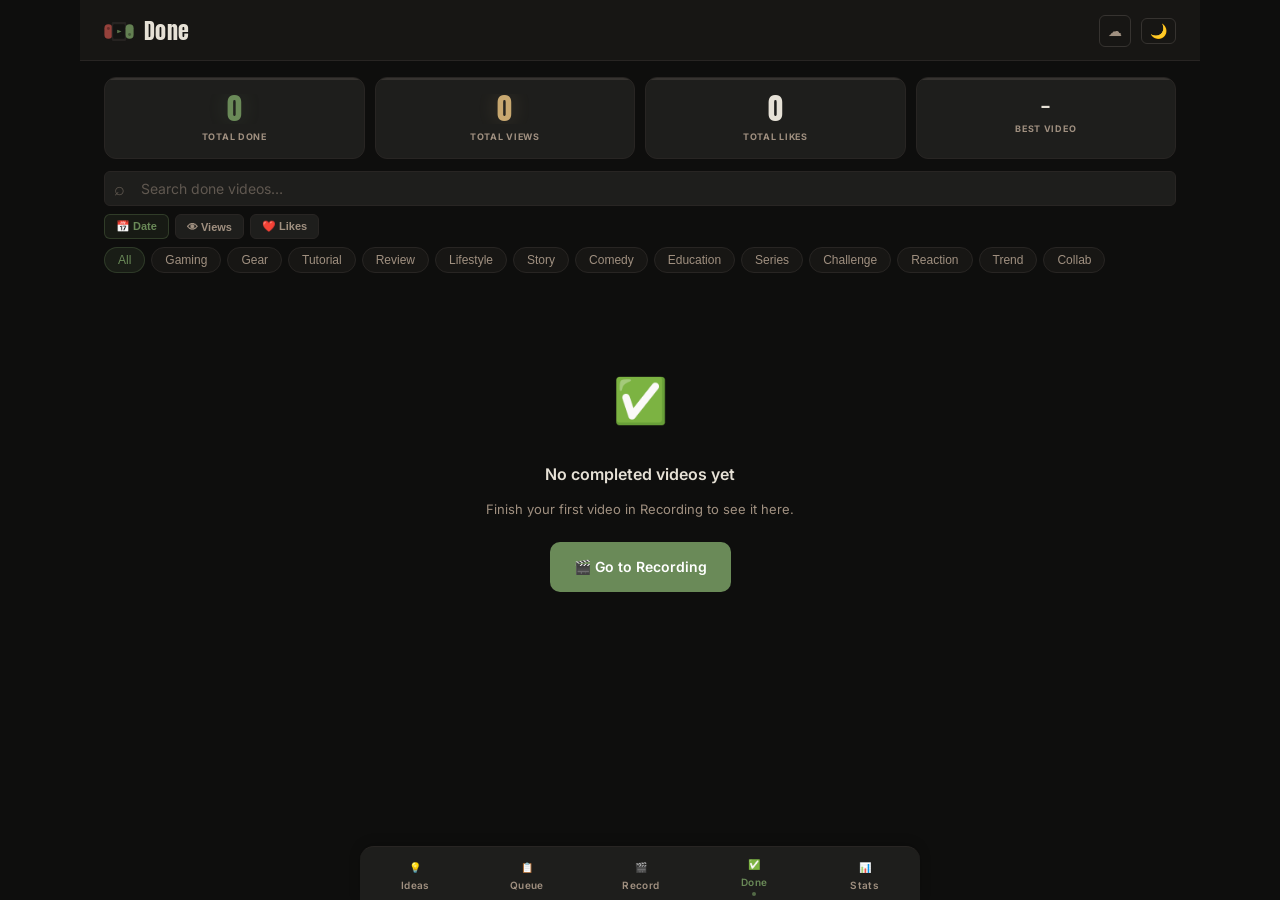
==== commit b692db3b: "Improve UI/UX across all pages - Thinner scrollbars (4px) and active dot indicator on bottom nav - C" ====
--- a/done.html
+++ b/done.html
@@ -13,36 +13,8 @@
   <meta name="theme-color" content="#0E0E0D">
   <meta name="apple-mobile-web-app-capable" content="yes">
   <meta name="apple-mobile-web-app-status-bar-style" content="black-translucent">
+  <link rel="stylesheet" href="shared.css">
   <style>
-    :root {
-      --bg:#0E0E0D; --s1:#171614; --s2:#1e1e1c; --s3:#262422;
-      --b0:#1c1b19; --b1:#282523; --b2:#363330; --b3:#484440;
-      --acc:#A0453F; --acc2:#7C2F2F; --gold:#C8A870; --gold2:#E6E1D6;
-      --teal:#6A8A58; --blue:#7A9878; --pur:#A0453F;
-      --txt:#E6E1D6; --txt2:#A09080; --mut:#605850; --mut2:#3A3530;
-      --hi:#D8C8B2; --r:6px;
-      --r-lg: 12px;
-      --shadow: 0 6px 24px rgba(0,0,0,.22);
-      --ring: 0 0 0 2px var(--teal);
-    }
-    *, *::before, *::after { box-sizing: border-box; margin: 0; padding: 0; }
-    html { scroll-behavior: smooth; overflow-x: hidden; }
-    :focus-visible { outline: none; box-shadow: var(--ring); }
-    button, a, input, [tabindex] { outline: none; }
-    body {
-      background: var(--bg); color: var(--txt);
-      font-family: 'Inter', sans-serif; font-size: 14px;
-      line-height: 1.55; min-height: 100vh;
-      overflow-x: hidden; max-width: 100%;
-      padding-bottom: 80px;
-      -webkit-font-smoothing: antialiased; -moz-osx-font-smoothing: grayscale;
-    }
-    body::before {
-      content: ''; display: none; position: fixed; inset: 0; opacity: .035;
-      pointer-events: none; z-index: 0;
-      background: url("data:image/svg+xml,%3Csvg xmlns='http://www.w3.org/2000/svg'%3E%3Cfilter id='n'%3E%3CfeTurbulence type='fractalNoise' baseFrequency='.8' numOctaves='4' stitchTiles='stitch'/%3E%3C/filter%3E%3Crect width='100%25' height='100%25' filter='url(%23n)'/%3E%3C/svg%3E");
-    }
-
     /* ── HEADER ── */
     .d-header {
       position: sticky; top: 0; z-index: 100;
@@ -62,14 +34,6 @@
     }
     .d-theme-toggle:hover { background: var(--s3); color: var(--txt); }
 
-    .hdr-icon-btn {
-      background: none; border: 1px solid var(--b2); border-radius: 6px;
-      color: var(--txt2); cursor: pointer; font-size: 14px; padding: 4px 8px;
-      transition: all .15s; flex-shrink: 0; text-decoration: none;
-      display: inline-flex; align-items: center;
-    }
-    .hdr-icon-btn:hover { background: var(--s3); color: var(--txt); }
-
     /* ── HERO STATS ── */
     .hero-stats {
       display: grid; grid-template-columns: repeat(2, 1fr);
@@ -79,20 +43,24 @@
     @media (min-width: 480px) { .hero-stats { grid-template-columns: repeat(4, 1fr); } }
     .hstat {
       background: var(--s2); border: 1px solid var(--b1);
-      border-radius: var(--r-lg); padding: 14px 16px;
-      text-align: center;
+      border-radius: var(--r-lg); padding: 16px 16px 14px;
+      text-align: center; position: relative; overflow: hidden;
       transition: background .12s, border-color .15s, box-shadow .15s;
+    }
+    .hstat::before {
+      content: ''; position: absolute; top: 0; left: 0; right: 0; height: 2px;
+      background: var(--b2);
     }
     .hstat:hover { background: var(--s3); border-color: var(--b2); box-shadow: var(--shadow); }
     .hstat-n {
-      font-family: 'Anton', sans-serif; font-size: 28px; font-weight: 400;
-      color: var(--txt); line-height: 1; margin-bottom: 4px;
+      font-family: 'Anton', sans-serif; font-size: 30px; font-weight: 400;
+      color: var(--txt); line-height: 1; margin-bottom: 6px;
       overflow: hidden; text-overflow: ellipsis; white-space: nowrap;
     }
-    .hstat-n.green { color: var(--teal); }
-    .hstat-n.gold  { color: var(--gold); }
-    .hstat-n.red   { color: var(--acc); }
-    .hstat-l { font-size: 9px; text-transform: uppercase; letter-spacing: .08em; color: var(--txt2); font-weight: 600; }
+    .hstat-n.green { color: var(--teal); text-shadow: 0 0 20px rgba(106,138,88,.2); }
+    .hstat-n.gold  { color: var(--gold); text-shadow: 0 0 20px rgba(200,168,112,.2); }
+    .hstat-n.red   { color: var(--acc);  text-shadow: 0 0 20px rgba(160,69,63,.2); }
+    .hstat-l { font-size: 9px; text-transform: uppercase; letter-spacing: .08em; color: var(--txt2); font-weight: 700; }
 
     /* ── SEARCH ── */
     .sbox {
@@ -229,22 +197,6 @@
     .d-btn:hover { background: var(--s3); color: var(--txt); }
     .d-btn:active { filter: brightness(.93); }
 
-    /* Tag pills */
-    .tag { font-size: 8px; font-weight: 700; letter-spacing: .06em; text-transform: uppercase; padding: 2px 6px; border-radius: 3px; }
-    .tgaming    { color:#80BC78; background:rgba(112,170,104,.09);  border:1px solid rgba(112,170,104,.18); }
-    .tgear      { color:#D87068; background:rgba(200,96,88,.09);    border:1px solid rgba(200,96,88,.18); }
-    .ttutorial  { color:#8AB888; background:rgba(106,150,96,.09);   border:1px solid rgba(106,150,96,.17); }
-    .treview    { color:#D8B870; background:rgba(200,168,96,.08);   border:1px solid rgba(200,168,96,.16); }
-    .tlifestyle { color:#C8A880; background:rgba(190,160,112,.08);  border:1px solid rgba(190,160,112,.16); }
-    .tstory     { color:#C87868; background:rgba(184,112,96,.09);   border:1px solid rgba(184,112,96,.17); }
-    .teducation { color:#B0C870; background:rgba(160,184,96,.08);   border:1px solid rgba(160,184,96,.15); }
-    .tchallenge { color:#D87070; background:rgba(200,96,96,.09);    border:1px solid rgba(200,96,96,.17); }
-    .treaction  { color:#96A890; background:rgba(138,152,136,.08);  border:1px solid rgba(138,152,136,.16); }
-    .ttrend     { color:#C89868; background:rgba(190,144,96,.08);   border:1px solid rgba(190,144,96,.16); }
-    .tcomedy    { color:#D8C8A0; background:rgba(200,184,144,.08);  border:1px solid rgba(200,184,144,.16); }
-    .tcollab    { color:#C89080; background:rgba(184,136,120,.09);  border:1px solid rgba(184,136,120,.17); }
-    .tseries    { color:#8AA888; background:rgba(120,160,128,.08);  border:1px solid rgba(120,160,128,.16); }
-
     /* Empty state */
     .d-empty {
       text-align: center; color: var(--txt2); font-size: 13px;
@@ -262,33 +214,6 @@
     .d-empty-cta:hover { opacity: .85; }
 
     /* ── BOTTOM NAV ── */
-    .bottom-nav {
-      display: flex; position: fixed; bottom: 0; left: 50%; right: auto; z-index: 150;
-      background: var(--s2); border-top: 1px solid var(--b1);
-      padding: 6px 0 env(safe-area-inset-bottom, 6px);
-      justify-content: space-around; align-items: center;
-      max-width: 560px; width: 100%;
-      transform: translateX(-50%);
-      border-radius: 14px 14px 0 0;
-      box-shadow: 0 -2px 12px rgba(0,0,0,.2);
-    }
-    @media (max-width: 640px) {
-      .bottom-nav {
-        max-width: 100%;
-        left: 0;
-        right: 0;
-        transform: none;
-        border-radius: 0;
-        box-shadow: none;
-      }
-    }
-    .bnav-btn {
-      background: none; border: none; color: var(--txt2); cursor: pointer;
-      display: flex; flex-direction: column; align-items: center; gap: 2px;
-      padding: 4px 8px; font-size: 18px; transition: color .15s; min-width: 48px;
-      text-decoration: none;
-    }
-    .bnav-btn span { font-size: 10px; font-weight: 600; letter-spacing: .04em; display: block; }
     .bnav-btn.active { color: var(--teal); }
 
     /* ── TOAST ── */
@@ -303,16 +228,9 @@
     .toast.show { opacity: 1; visibility: visible; }
 
     /* ── LIGHT MODE ── */
-    html.light {
-      --bg:#F6F3EE; --s1:#FFFDF9; --s2:#F0EDE6; --s3:#E8E4DC;
-      --b0:#E0DCD2; --b1:#D4CEC4; --b2:#C0BAB0; --b3:#A8A298;
-      --txt:#2A2520; --txt2:#706860; --mut:#A09080; --mut2:#D4CEC4; --hi:#3A3028;
-      --shadow: 0 6px 24px rgba(60,50,40,.08);
-    }
     html.light .vstats-input { background: var(--s2); }
 
     /* ── FADE IN ── */
-    @keyframes fadeIn { from { opacity:0; transform:translateY(8px); } to { opacity:1; transform:translateY(0); } }
     .hero-stats, .d-controls, .d-body, .toast { animation: fadeIn .25s ease both; }
     .hero-stats { animation-delay: .05s; }
     .d-controls { animation-delay: .08s; }
@@ -351,9 +269,6 @@
       .d-empty { grid-column: 1 / -1; }
     }
 
-    @media (prefers-reduced-motion: reduce) {
-      *, *::before, *::after { animation-duration: .001ms !important; transition-duration: .001ms !important; scroll-behavior: auto !important; }
-    }
   </style>
 </head>
 <body>
@@ -441,6 +356,7 @@
     <a class="bnav-btn" href="stats.html"><span>📊</span><span>Stats</span></a>
   </nav>
 
+  <script src="shared.js"></script>
   <script src="data.js"></script>
   <script>
     const KEYS = {
@@ -471,9 +387,6 @@
     let notes = {}, pris = {}, scheds = {}, durations = {}, customIdeas = [];
     let vstats = {}, streakHistory = [];
     let sortMode = 'date', filterCat = 'all', searchQ = '';
-
-    function lsGet(k) { try { return localStorage.getItem(k); } catch(e) { return null; } }
-    function lsSet(k, v) { try { localStorage.setItem(k, v); } catch(e) {} }
 
     function getIdea(i) {
       return i < window.ALL_IDEAS.length
--- a/shared.css
+++ b/shared.css
@@ -0,0 +1,103 @@
+/* ── SHARED STYLES — loaded by all SwitchVault pages ── */
+
+/* Variables */
+:root {
+  --bg:#0E0E0D; --s1:#171614; --s2:#1e1e1c; --s3:#262422;
+  --b0:#1c1b19; --b1:#282523; --b2:#363330; --b3:#484440;
+  --acc:#A0453F; --acc2:#7C2F2F; --gold:#C8A870; --gold2:#E6E1D6;
+  --teal:#6A8A58; --blue:#7A9878; --pur:#A0453F;
+  --txt:#E6E1D6; --txt2:#A09080; --mut:#605850; --mut2:#3A3530;
+  --hi:#D8C8B2; --r:6px;
+  --r-lg:12px;
+  --shadow:0 6px 24px rgba(0,0,0,.22);
+  --ring:0 0 0 2px var(--teal);
+}
+
+/* Reset */
+*, *::before, *::after { box-sizing: border-box; margin: 0; padding: 0; }
+html { scroll-behavior: smooth; overflow-x: hidden; }
+:focus-visible { outline: none; box-shadow: var(--ring); }
+button, a, input, textarea, select, [tabindex] { outline: none; }
+body {
+  background: var(--bg); color: var(--txt);
+  font-family: 'Inter', sans-serif; font-size: 14px;
+  line-height: 1.55; min-height: 100vh;
+  overflow-x: hidden; max-width: 100%;
+  padding-bottom: 80px;
+  -webkit-font-smoothing: antialiased; -moz-osx-font-smoothing: grayscale;
+}
+
+/* Header icon button */
+.hdr-icon-btn {
+  background: none; border: 1px solid var(--b2); border-radius: 6px;
+  color: var(--txt2); cursor: pointer; font-size: 14px; padding: 4px 8px;
+  transition: all .15s; flex-shrink: 0; text-decoration: none;
+  display: inline-flex; align-items: center;
+}
+.hdr-icon-btn:hover { background: var(--s3); color: var(--txt); }
+
+/* Bottom nav */
+.bottom-nav {
+  display: flex; position: fixed; bottom: 0; left: 50%; right: auto; z-index: 150;
+  background: var(--s2); border-top: 1px solid var(--b1);
+  padding: 6px 0 env(safe-area-inset-bottom, 6px);
+  justify-content: space-around; align-items: center;
+  max-width: 560px; width: 100%;
+  transform: translateX(-50%);
+  border-radius: 14px 14px 0 0; box-shadow: 0 -2px 12px rgba(0,0,0,.2);
+}
+@media (max-width: 640px) {
+  .bottom-nav { max-width: 100%; left: 0; right: 0; transform: none; border-radius: 0; box-shadow: none; }
+}
+.bnav-btn {
+  background: none; border: none; color: var(--txt2); cursor: pointer;
+  display: flex; flex-direction: column; align-items: center; gap: 2px;
+  padding: 4px 8px; font-size: 18px; transition: color .15s; min-width: 48px; text-decoration: none;
+}
+.bnav-btn span { font-size: 10px; font-weight: 600; letter-spacing: .04em; display: block; }
+
+/* Tag pills */
+.tag { font-size: 8px; font-weight: 700; letter-spacing: .06em; text-transform: uppercase; padding: 2px 6px; border-radius: 3px; }
+.tgaming    { color:#80BC78; background:rgba(112,170,104,.09);  border:1px solid rgba(112,170,104,.18); }
+.tgear      { color:#D87068; background:rgba(200,96,88,.09);    border:1px solid rgba(200,96,88,.18); }
+.ttutorial  { color:#8AB888; background:rgba(106,150,96,.09);   border:1px solid rgba(106,150,96,.17); }
+.treview    { color:#D8B870; background:rgba(200,168,96,.08);   border:1px solid rgba(200,168,96,.16); }
+.tlifestyle { color:#C8A880; background:rgba(190,160,112,.08);  border:1px solid rgba(190,160,112,.16); }
+.tstory     { color:#C87868; background:rgba(184,112,96,.09);   border:1px solid rgba(184,112,96,.17); }
+.teducation { color:#B0C870; background:rgba(160,184,96,.08);   border:1px solid rgba(160,184,96,.15); }
+.tchallenge { color:#D87070; background:rgba(200,96,96,.09);    border:1px solid rgba(200,96,96,.17); }
+.treaction  { color:#96A890; background:rgba(138,152,136,.08);  border:1px solid rgba(138,152,136,.16); }
+.ttrend     { color:#C89868; background:rgba(190,144,96,.08);   border:1px solid rgba(190,144,96,.16); }
+.tcomedy    { color:#D8C8A0; background:rgba(200,184,144,.08);  border:1px solid rgba(200,184,144,.16); }
+.tcollab    { color:#C89080; background:rgba(184,136,120,.09);  border:1px solid rgba(184,136,120,.17); }
+.tseries    { color:#8AA888; background:rgba(120,160,128,.08);  border:1px solid rgba(120,160,128,.16); }
+
+/* Light mode */
+html.light {
+  --bg:#F6F3EE; --s1:#FFFDF9; --s2:#F0EDE6; --s3:#E8E4DC;
+  --b0:#E0DCD2; --b1:#D4CEC4; --b2:#C0BAB0; --b3:#A8A298;
+  --txt:#2A2520; --txt2:#706860; --mut:#A09080; --mut2:#D4CEC4; --hi:#3A3028;
+  --shadow:0 6px 24px rgba(60,50,40,.08);
+}
+
+/* Animations */
+@keyframes fadeIn { from { opacity:0; transform:translateY(8px); } to { opacity:1; transform:translateY(0); } }
+@media (prefers-reduced-motion: reduce) {
+  *, *::before, *::after { animation-duration: .001ms !important; transition-duration: .001ms !important; scroll-behavior: auto !important; }
+}
+
+/* Thin scrollbar */
+::-webkit-scrollbar { width: 4px; height: 4px; }
+::-webkit-scrollbar-track { background: transparent; }
+::-webkit-scrollbar-thumb { background: var(--b3); border-radius: 4px; }
+::-webkit-scrollbar-thumb:hover { background: var(--b2); }
+
+/* Bottom nav — active dot indicator */
+.bnav-btn.active::after {
+  content: '';
+  display: block;
+  width: 4px; height: 4px;
+  border-radius: 50%;
+  background: currentColor;
+  opacity: .7;
+}
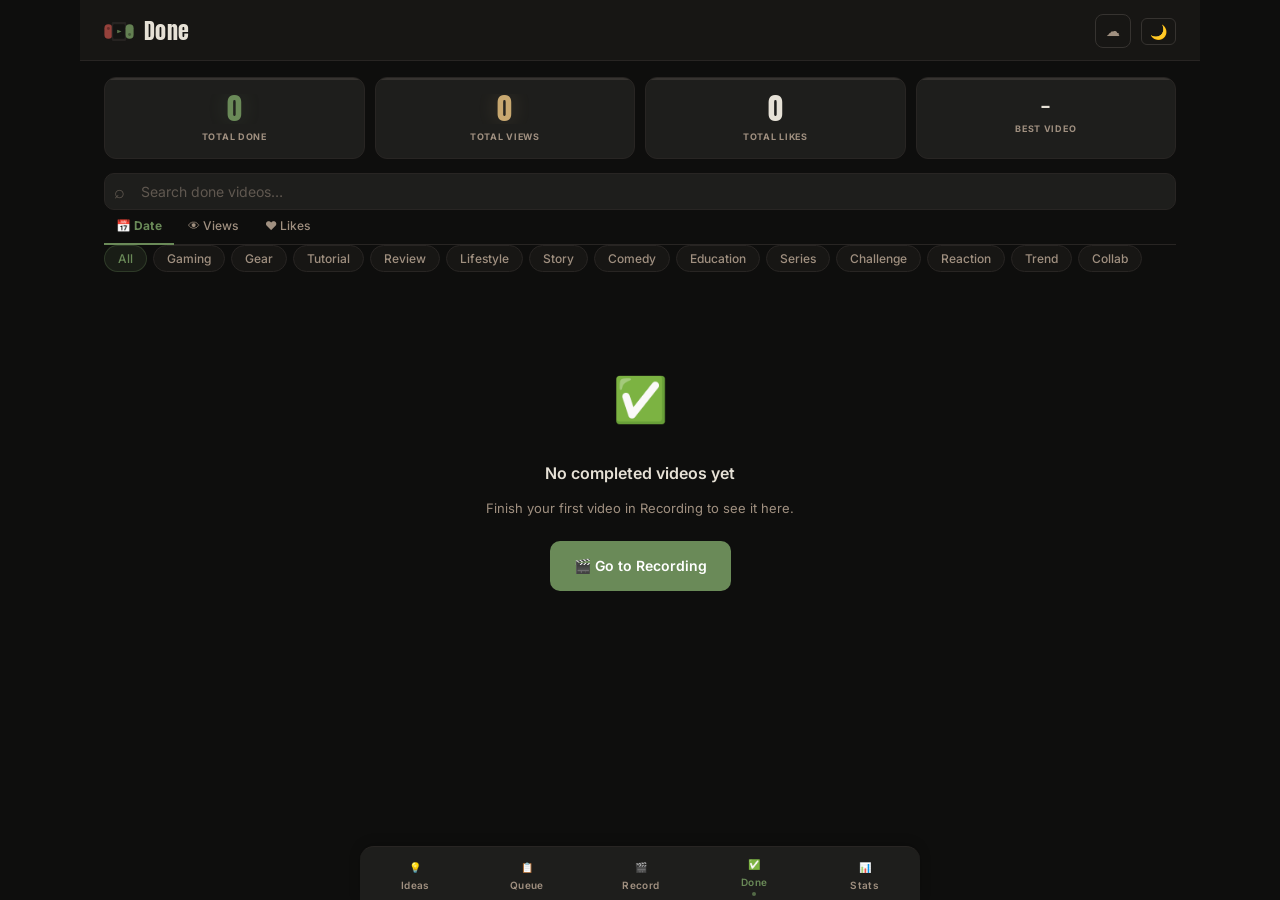
==== commit e9988693: "Polish UI with Claude design language - Shared: spring easing var(--ease), .sec-hd utility, font-fam" ====
--- a/done.html
+++ b/done.html
@@ -72,12 +72,12 @@
     }
     .sbox input {
       width: 100%; background: var(--s2); border: 1px solid var(--b1);
-      border-radius: var(--r); color: var(--txt);
-      font-family: 'Inter', sans-serif; font-size: 14px;
-      padding: 8px 32px 8px 36px; outline: none; transition: border-color .15s;
+      border-radius: 10px; color: var(--txt);
+      font-size: 14px;
+      padding: 9px 34px 9px 36px; outline: none; transition: border-color .15s, box-shadow .15s;
     }
     .sbox input::placeholder { color: var(--mut); }
-    .sbox input:focus { border-color: var(--teal); box-shadow: 0 0 0 3px rgba(106,138,88,.1); }
+    .sbox input:focus { border-color: var(--b3); box-shadow: 0 0 0 3px rgba(106,138,88,.1); }
     .sbox-clear {
       position: absolute; right: 8px; background: none; border: none;
       color: var(--mut); cursor: pointer; font-size: 12px; padding: 4px;
@@ -87,23 +87,25 @@
 
     /* ── SORT + FILTER BAR ── */
     .d-controls {
-      padding: 12px clamp(12px,3vw,24px) 0;
-      display: flex; flex-direction: column; gap: 8px;
+      padding: 14px clamp(12px,3vw,24px) 0;
+      display: flex; flex-direction: column; gap: 0;
       position: relative; z-index: 1;
     }
     .d-sort-bar {
-      display: flex; gap: 6px; overflow-x: auto; scrollbar-width: none;
+      display: flex; gap: 2px; overflow-x: auto; scrollbar-width: none;
+      border-bottom: 1px solid var(--b1); padding: 0;
     }
     .d-sort-bar::-webkit-scrollbar { display: none; }
     .sort-btn {
-      background: var(--s2); border: 1px solid var(--b1);
-      border-radius: 6px; color: var(--txt2); cursor: pointer;
-      font-size: 11px; font-weight: 600; padding: 5px 11px;
-      white-space: nowrap; transition: all .15s; flex-shrink: 0;
-    }
-    .sort-btn:hover { background: var(--s3); color: var(--txt); }
-    .sort-btn.on { background:rgba(106,138,88,.1); border-color:rgba(106,138,88,.3); color:var(--teal); }
-    .sort-btn:active { filter: brightness(.93); }
+      background: none; border: none; border-bottom: 2px solid transparent;
+      border-radius: 0; color: var(--txt2); cursor: pointer;
+      font-size: 12px; font-weight: 500; padding: 8px 12px 10px;
+      white-space: nowrap; transition: color .15s, border-color .15s;
+      flex-shrink: 0; letter-spacing: .01em; margin-bottom: -1px;
+    }
+    .sort-btn:hover { color: var(--txt); }
+    .sort-btn.on { color: var(--teal); border-bottom-color: var(--teal); font-weight: 700; }
+    .sort-btn:active { opacity: .7; }
 
     .d-cats-row {
       display: flex; gap: 6px; overflow-x: auto; scrollbar-width: none; padding-bottom: 2px;
@@ -129,29 +131,32 @@
 
     /* Month dividers */
     .d-month-header {
-      display: flex; align-items: center; justify-content: space-between;
-      font-family: 'Anton', sans-serif; font-size: 12px; letter-spacing: .08em;
-      text-transform: uppercase; color: var(--txt2);
-      border-bottom: 1px solid var(--b1);
-      padding-bottom: 6px; margin: 20px 0 12px;
-    }
-    .d-month-header:first-child { margin-top: 0; }
-    .d-month-count { font-family: 'Inter', sans-serif; font-size: 11px; font-weight: 600;
-      color: var(--mut); letter-spacing: 0; }
+      display: flex; align-items: center; gap: 8px;
+      font-size: 10px; font-weight: 700; letter-spacing: .1em; text-transform: uppercase;
+      color: var(--txt2); margin: 22px 0 12px;
+    }
+    .d-month-header:first-child { margin-top: 4px; }
+    .d-month-header::after { content: ''; flex: 1; height: 1px; background: var(--b1); }
+    .d-month-count {
+      font-size: 10px; font-weight: 600; color: var(--mut);
+      background: var(--s2); border: 1px solid var(--b1);
+      border-radius: 10px; padding: 1px 7px; letter-spacing: 0;
+    }
 
     /* Cards */
     .d-card {
       background: var(--s2); border: 1px solid var(--b1);
-      border-radius: var(--r-lg); margin-bottom: 14px;
+      border-radius: var(--r-lg); margin-bottom: 12px;
       display: flex; overflow: hidden;
-      transition: background .12s, border-color .15s, box-shadow .15s;
-    }
-    .d-card:hover { background: var(--s3); border-color: var(--b2); box-shadow: var(--shadow); }
-    .d-card-edge { width: 4px; flex-shrink: 0; background: var(--teal); }
-    .d-card-main { flex: 1; padding: 14px 16px; min-width: 0; }
+      transition: background .12s, border-color .15s, box-shadow .15s, transform .1s;
+    }
+    .d-card:hover { background: var(--s3); border-color: var(--b2); box-shadow: 0 4px 24px rgba(0,0,0,.22); }
+    .d-card:active { transform: scale(.998); }
+    .d-card-edge { width: 5px; flex-shrink: 0; background: var(--teal); }
+    .d-card-main { flex: 1; padding: 14px 16px 12px; min-width: 0; }
     .d-card-title {
-      font-size: 14px; font-weight: 600; color: var(--txt);
-      margin-bottom: 7px; line-height: 1.35;
+      font-size: 15px; font-weight: 600; color: var(--txt);
+      margin-bottom: 8px; line-height: 1.4;
     }
     .d-card-tags { display: flex; gap: 5px; flex-wrap: wrap; margin-bottom: 9px; }
     .d-card-date {
@@ -173,29 +178,30 @@
     }
 
     /* Stats entry */
-    .vstats-grid { display:grid; grid-template-columns:1fr 1fr; gap:6px; margin-top:10px; }
-    .vstats-field { display:flex; flex-direction:column; gap:3px; }
-    .vstats-label { font-size:9px; font-weight:700; text-transform:uppercase; letter-spacing:.06em; color:var(--txt2); }
+    .vstats-grid { display:grid; grid-template-columns:1fr 1fr; gap:8px; margin-top:12px; }
+    .vstats-field { display:flex; flex-direction:column; gap:4px; }
+    .vstats-label { font-size:9px; font-weight:700; text-transform:uppercase; letter-spacing:.07em; color:var(--txt2); }
     .vstats-input {
       width:100%; background:var(--s1); border:1px solid var(--b1);
-      border-radius:4px; color:var(--txt); font-family:'Inter',sans-serif;
-      font-size:13px; padding:5px 8px; outline:none;
-      transition:border-color .15s;
-    }
-    .vstats-input:focus { border-color:var(--teal); }
+      border-radius:6px; color:var(--txt);
+      font-size:13px; padding:6px 9px; outline:none;
+      transition:border-color .15s, box-shadow .15s;
+    }
+    .vstats-input:focus { border-color:var(--teal); box-shadow: 0 0 0 3px rgba(106,138,88,.1); }
     .vstats-total-row {
       grid-column:1/-1; font-size:10px; color:var(--txt2);
-      padding-top:4px; border-top:1px solid var(--b1); margin-top:2px;
+      padding-top:6px; border-top:1px solid var(--b1); margin-top:2px;
+      font-weight: 600; letter-spacing: .03em;
     }
 
     .d-card-actions { display: flex; gap: 6px; flex-wrap: wrap; margin-top: 12px; }
     .d-btn {
-      background: var(--s1); border: 1px solid var(--b2); border-radius: 6px;
-      color: var(--txt2); cursor: pointer; font-size: 11px; font-weight: 600;
-      padding: 6px 13px; white-space: nowrap; transition: all .15s; letter-spacing: .02em;
-    }
-    .d-btn:hover { background: var(--s3); color: var(--txt); }
-    .d-btn:active { filter: brightness(.93); }
+      background: var(--s1); border: 1px solid var(--b2); border-radius: 8px;
+      color: var(--txt2); cursor: pointer; font-size: 12px; font-weight: 600;
+      padding: 7px 15px; white-space: nowrap; transition: all .15s; letter-spacing: .02em;
+    }
+    .d-btn:hover { background: var(--s3); color: var(--txt); border-color: var(--b3); }
+    .d-btn:active { filter: brightness(.9); transform: scale(.97); }
 
     /* Empty state */
     .d-empty {
@@ -218,14 +224,15 @@
 
     /* ── TOAST ── */
     .toast {
-      position: fixed; bottom: 80px; left: 50%; transform: translateX(-50%);
-      background: var(--b2); color: var(--txt); border-radius: 20px;
-      padding: 8px 18px; font-size: 13px; font-weight: 500;
+      position: fixed; bottom: 80px; left: 50%;
+      transform: translateX(-50%) translateY(12px);
+      background: var(--s3); border: 1px solid var(--b3); color: var(--txt);
+      border-radius: 20px; padding: 9px 18px; font-size: 13px; font-weight: 500;
       pointer-events: none; opacity: 0; visibility: hidden;
-      transition: opacity .2s, visibility .2s;
-      white-space: nowrap; z-index: 500;
-    }
-    .toast.show { opacity: 1; visibility: visible; }
+      transition: opacity .22s var(--ease), transform .22s var(--ease), visibility .22s;
+      white-space: nowrap; z-index: 500; box-shadow: 0 4px 20px rgba(0,0,0,.35);
+    }
+    .toast.show { opacity: 1; visibility: visible; transform: translateX(-50%) translateY(0); }
 
     /* ── LIGHT MODE ── */
     html.light .vstats-input { background: var(--s2); }
--- a/shared.css
+++ b/shared.css
@@ -11,6 +11,7 @@
   --r-lg:12px;
   --shadow:0 6px 24px rgba(0,0,0,.22);
   --ring:0 0 0 2px var(--teal);
+  --ease:cubic-bezier(.22,1,.36,1);
 }
 
 /* Reset */
@@ -18,6 +19,7 @@
 html { scroll-behavior: smooth; overflow-x: hidden; }
 :focus-visible { outline: none; box-shadow: var(--ring); }
 button, a, input, textarea, select, [tabindex] { outline: none; }
+button, input, textarea, select { font-family: inherit; }
 body {
   background: var(--bg); color: var(--txt);
   font-family: 'Inter', sans-serif; font-size: 14px;
@@ -29,12 +31,12 @@
 
 /* Header icon button */
 .hdr-icon-btn {
-  background: none; border: 1px solid var(--b2); border-radius: 6px;
-  color: var(--txt2); cursor: pointer; font-size: 14px; padding: 4px 8px;
+  background: none; border: 1px solid var(--b2); border-radius: 8px;
+  color: var(--txt2); cursor: pointer; font-size: 14px; padding: 5px 10px;
   transition: all .15s; flex-shrink: 0; text-decoration: none;
-  display: inline-flex; align-items: center;
+  display: inline-flex; align-items: center; gap: 4px;
 }
-.hdr-icon-btn:hover { background: var(--s3); color: var(--txt); }
+.hdr-icon-btn:hover { background: var(--s3); color: var(--txt); border-color: var(--b3); }
 
 /* Bottom nav */
 .bottom-nav {
@@ -101,3 +103,10 @@
   background: currentColor;
   opacity: .7;
 }
+
+/* Shared section heading */
+.sec-hd {
+  font-size: 10px; font-weight: 700; letter-spacing: .1em; text-transform: uppercase;
+  color: var(--txt2); display: flex; align-items: center; gap: 8px; margin-bottom: 14px;
+}
+.sec-hd::after { content: ''; flex: 1; height: 1px; background: var(--b1); }
